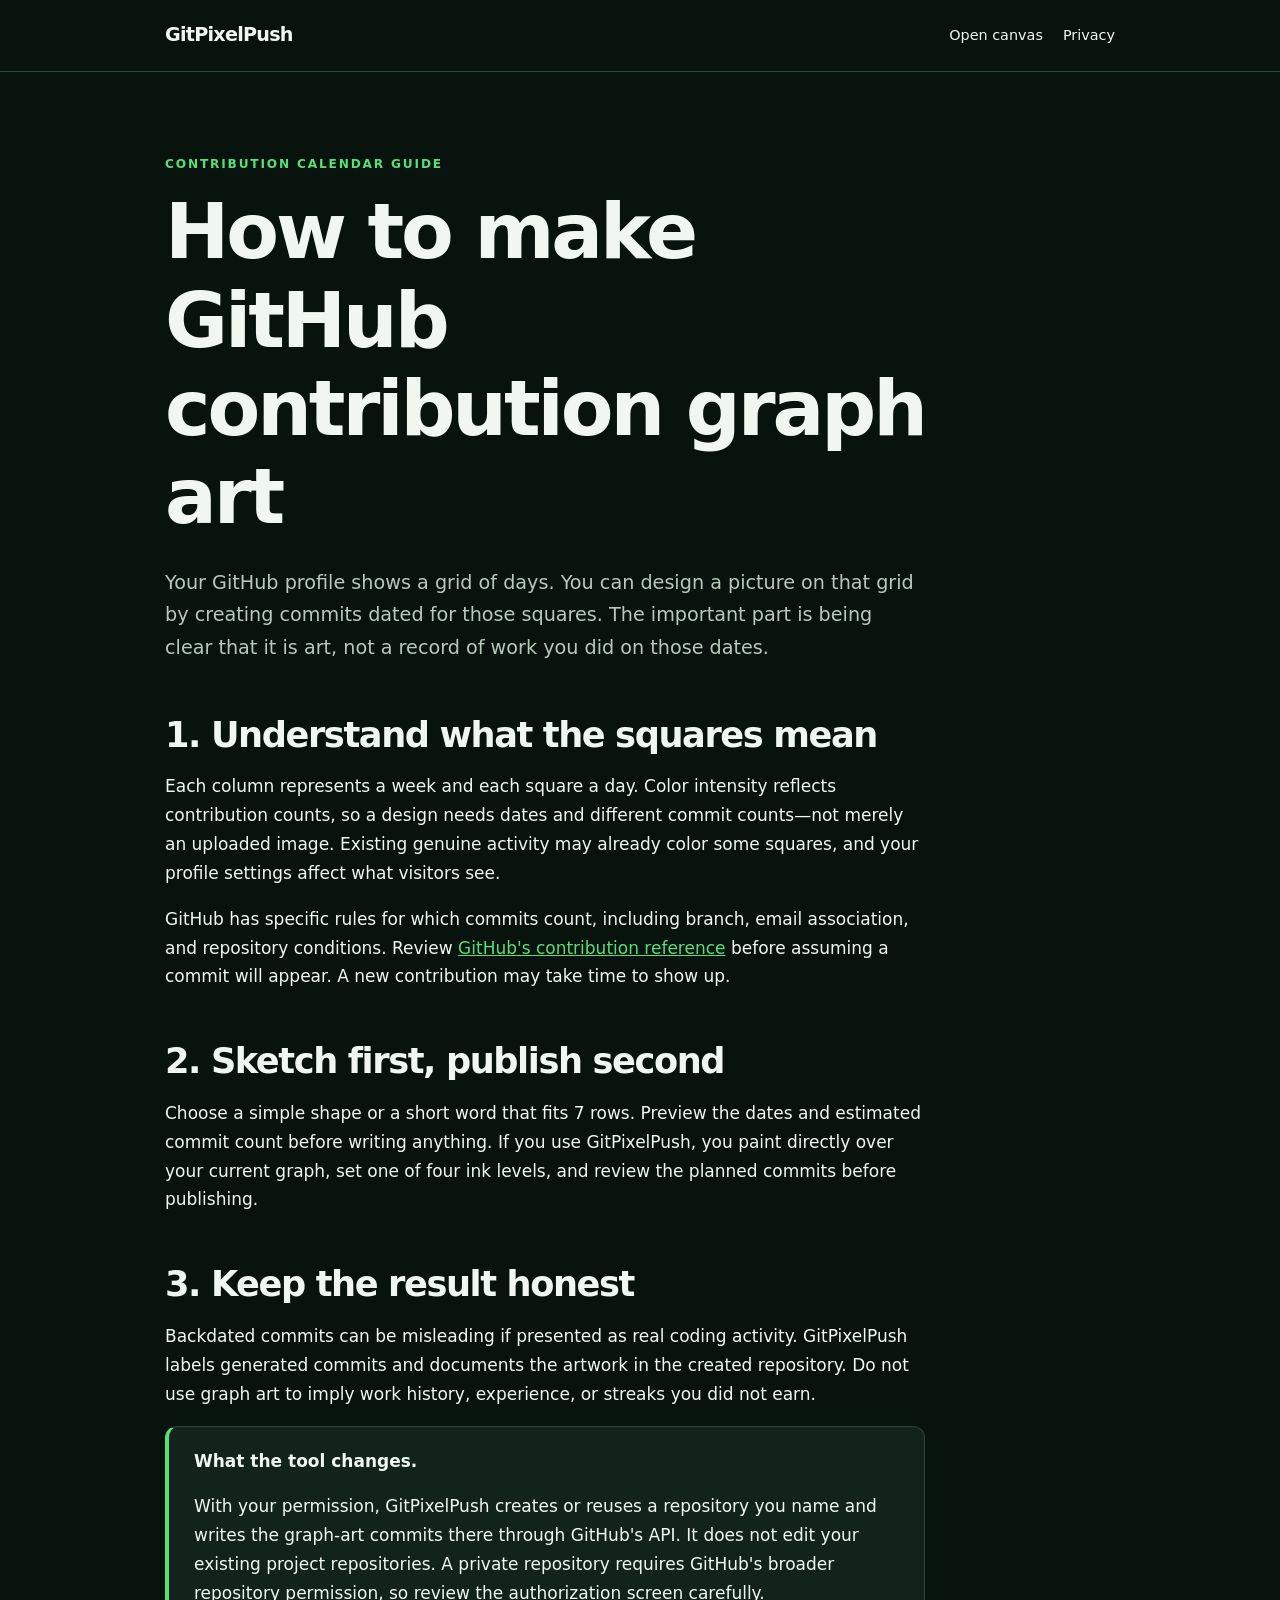
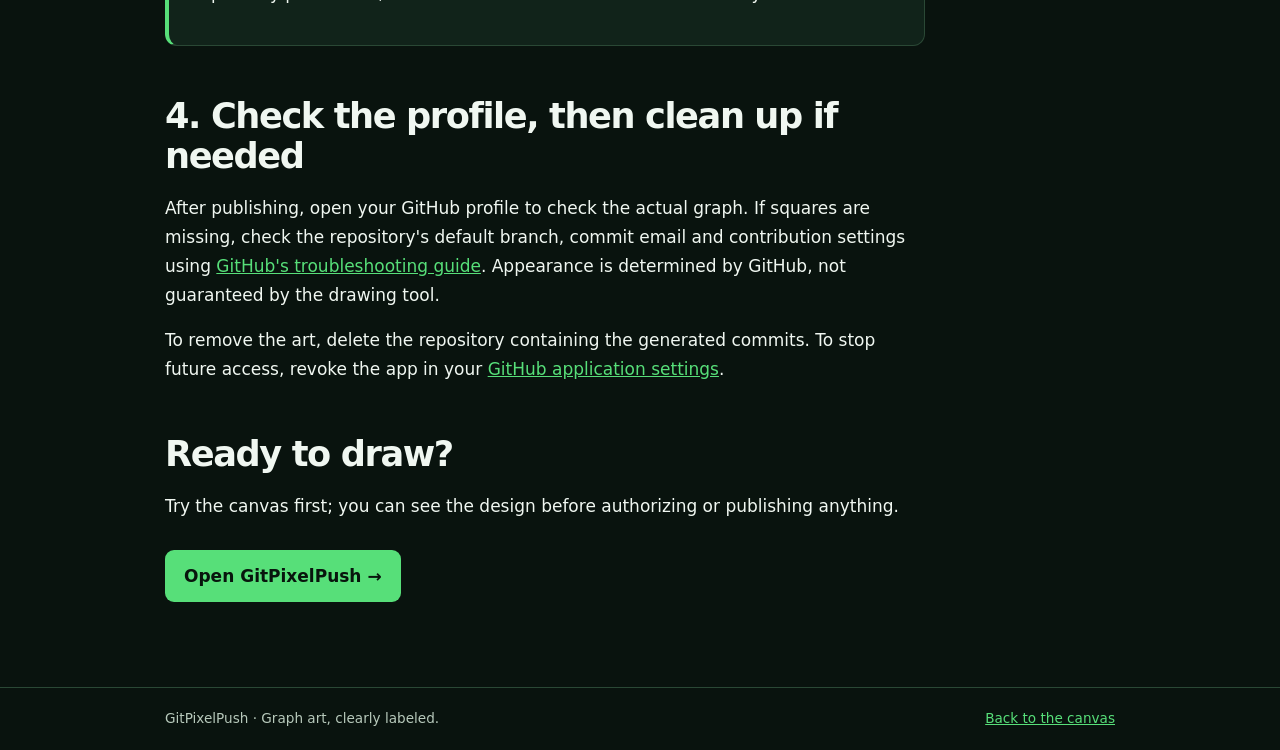
==== site/github-contribution-graph-art.html @ f8dcdd42 "Add contribution graph art guide" ====
<!doctype html>
<html lang="en">
<head>
  <meta charset="utf-8">
  <meta name="viewport" content="width=device-width, initial-scale=1">
  <title>How to Make GitHub Contribution Graph Art | GitPixelPush</title>
  <meta name="description" content="A transparent guide to GitHub contribution graph art: plan pixels by date, publish clearly labeled commits, understand contribution rules, and undo your changes.">
  <meta name="robots" content="index, follow, max-image-preview:large">
  <link rel="canonical" href="https://gitpixelpush.com/github-contribution-graph-art">
  <meta property="og:type" content="article">
  <meta property="og:title" content="How to make GitHub contribution graph art">
  <meta property="og:description" content="Design a calendar image, understand what counts, and publish it with clearly labeled commits.">
  <meta property="og:url" content="https://gitpixelpush.com/github-contribution-graph-art">
  <meta name="twitter:card" content="summary">
  <style>
    :root{color-scheme:dark;--bg:#09130e;--panel:#11231a;--text:#f0f7f1;--muted:#b7c9bb;--accent:#57df79;--line:#2a4835}*{box-sizing:border-box}body{margin:0;background:var(--bg);color:var(--text);font:17px/1.7 system-ui,-apple-system,BlinkMacSystemFont,"Segoe UI",sans-serif}a{color:var(--accent)}a:focus-visible{outline:3px solid var(--accent);outline-offset:4px}header,footer{border-bottom:1px solid var(--line)}.bar,main{max-width:1000px;margin:auto;padding:19px 25px}.bar{display:flex;justify-content:space-between;gap:20px;align-items:center;flex-wrap:wrap}.brand{font-size:1.2rem;font-weight:800;letter-spacing:-.04em;color:var(--text);text-decoration:none}nav{display:flex;gap:20px;flex-wrap:wrap}nav a{font-size:.9rem;color:var(--text);text-decoration:none}main{padding-top:70px;padding-bottom:85px}.article{max-width:760px}.eyebrow{font-size:.76rem;font-weight:800;letter-spacing:.15em;text-transform:uppercase;color:var(--accent)}h1,h2{line-height:1.15;letter-spacing:-.04em}h1{font-size:clamp(2.7rem,6vw,5rem);margin:14px 0 25px}h2{font-size:clamp(1.55rem,3vw,2.2rem);margin:50px 0 15px}.lede{font-size:1.2rem;color:var(--muted)}p,li{max-width:72ch}li{margin:8px 0}.callout{padding:20px 25px;background:var(--panel);border:1px solid var(--line);border-left:4px solid var(--accent);border-radius:12px}.cta{display:inline-block;margin-top:12px;padding:12px 19px;background:var(--accent);color:#08150d;border-radius:9px;font-weight:800;text-decoration:none}.cta:hover{background:#a7ffc0}footer{border-top:1px solid var(--line);border-bottom:0;color:var(--muted);font-size:.85rem}@media(max-width:680px){main{padding-top:42px}}
  </style>
</head>
<body>
  <header><div class="bar"><a class="brand" href="/">GitPixelPush</a><nav aria-label="Guide navigation"><a href="/">Open canvas</a><a href="/privacy">Privacy</a></nav></div></header>
  <main><article class="article">
    <p class="eyebrow">Contribution calendar guide</p>
    <h1>How to make GitHub contribution graph art</h1>
    <p class="lede">Your GitHub profile shows a grid of days. You can design a picture on that grid by creating commits dated for those squares. The important part is being clear that it is art, not a record of work you did on those dates.</p>

    <h2>1. Understand what the squares mean</h2>
    <p>Each column represents a week and each square a day. Color intensity reflects contribution counts, so a design needs dates and different commit counts—not merely an uploaded image. Existing genuine activity may already color some squares, and your profile settings affect what visitors see.</p>
    <p>GitHub has specific rules for which commits count, including branch, email association, and repository conditions. Review <a href="https://docs.github.com/en/account-and-profile/reference/profile-contributions-reference" rel="noopener noreferrer">GitHub's contribution reference</a> before assuming a commit will appear. A new contribution may take time to show up.</p>

    <h2>2. Sketch first, publish second</h2>
    <p>Choose a simple shape or a short word that fits 7 rows. Preview the dates and estimated commit count before writing anything. If you use GitPixelPush, you paint directly over your current graph, set one of four ink levels, and review the planned commits before publishing.</p>

    <h2>3. Keep the result honest</h2>
    <p>Backdated commits can be misleading if presented as real coding activity. GitPixelPush labels generated commits and documents the artwork in the created repository. Do not use graph art to imply work history, experience, or streaks you did not earn.</p>
    <div class="callout"><strong>What the tool changes.</strong><p>With your permission, GitPixelPush creates or reuses a repository you name and writes the graph-art commits there through GitHub's API. It does not edit your existing project repositories. A private repository requires GitHub's broader repository permission, so review the authorization screen carefully.</p></div>

    <h2>4. Check the profile, then clean up if needed</h2>
    <p>After publishing, open your GitHub profile to check the actual graph. If squares are missing, check the repository's default branch, commit email and contribution settings using <a href="https://docs.github.com/en/account-and-profile/how-tos/contribution-settings/troubleshooting-missing-contributions" rel="noopener noreferrer">GitHub's troubleshooting guide</a>. Appearance is determined by GitHub, not guaranteed by the drawing tool.</p>
    <p>To remove the art, delete the repository containing the generated commits. To stop future access, revoke the app in your <a href="https://github.com/settings/applications" rel="noopener noreferrer">GitHub application settings</a>.</p>

    <h2>Ready to draw?</h2>
    <p>Try the canvas first; you can see the design before authorizing or publishing anything.</p>
    <a class="cta" href="/">Open GitPixelPush →</a>
  </article></main>
  <footer><div class="bar"><span>GitPixelPush · Graph art, clearly labeled.</span><a href="/">Back to the canvas</a></div></footer>
</body>
</html>
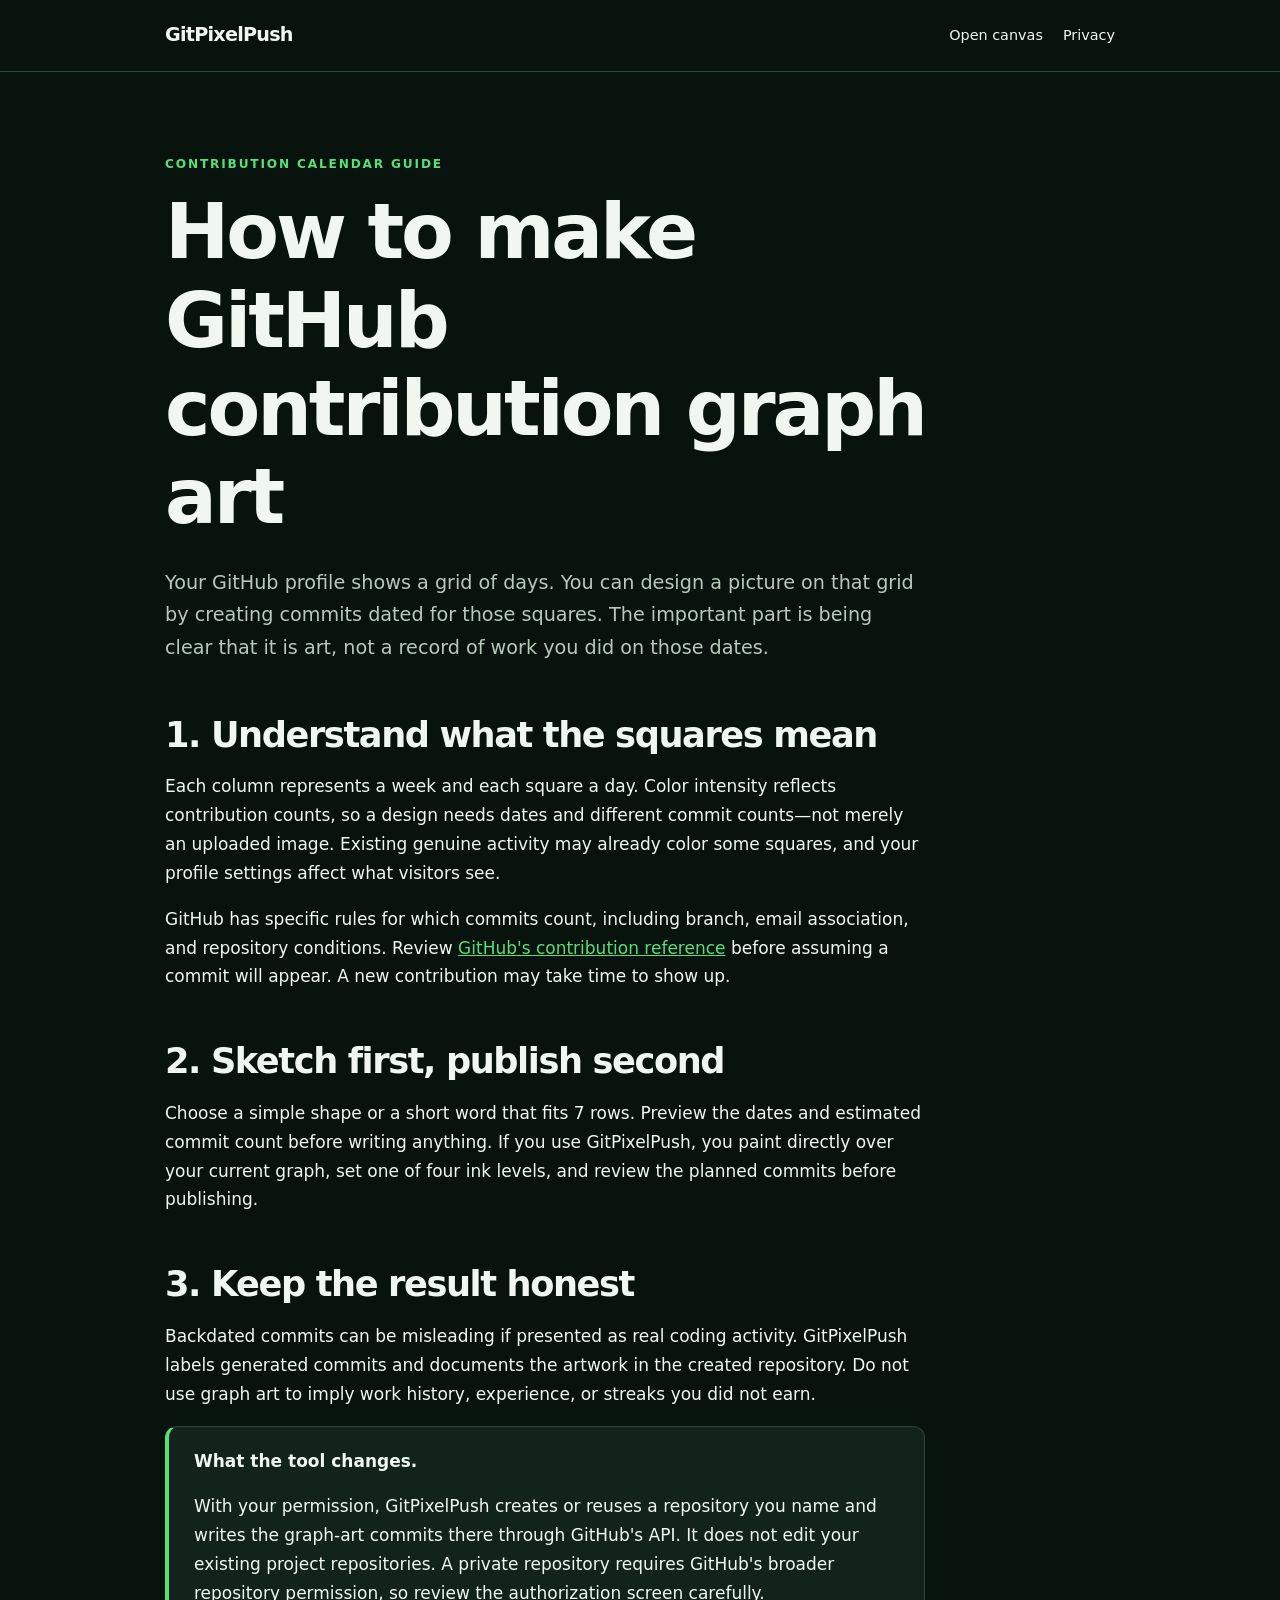
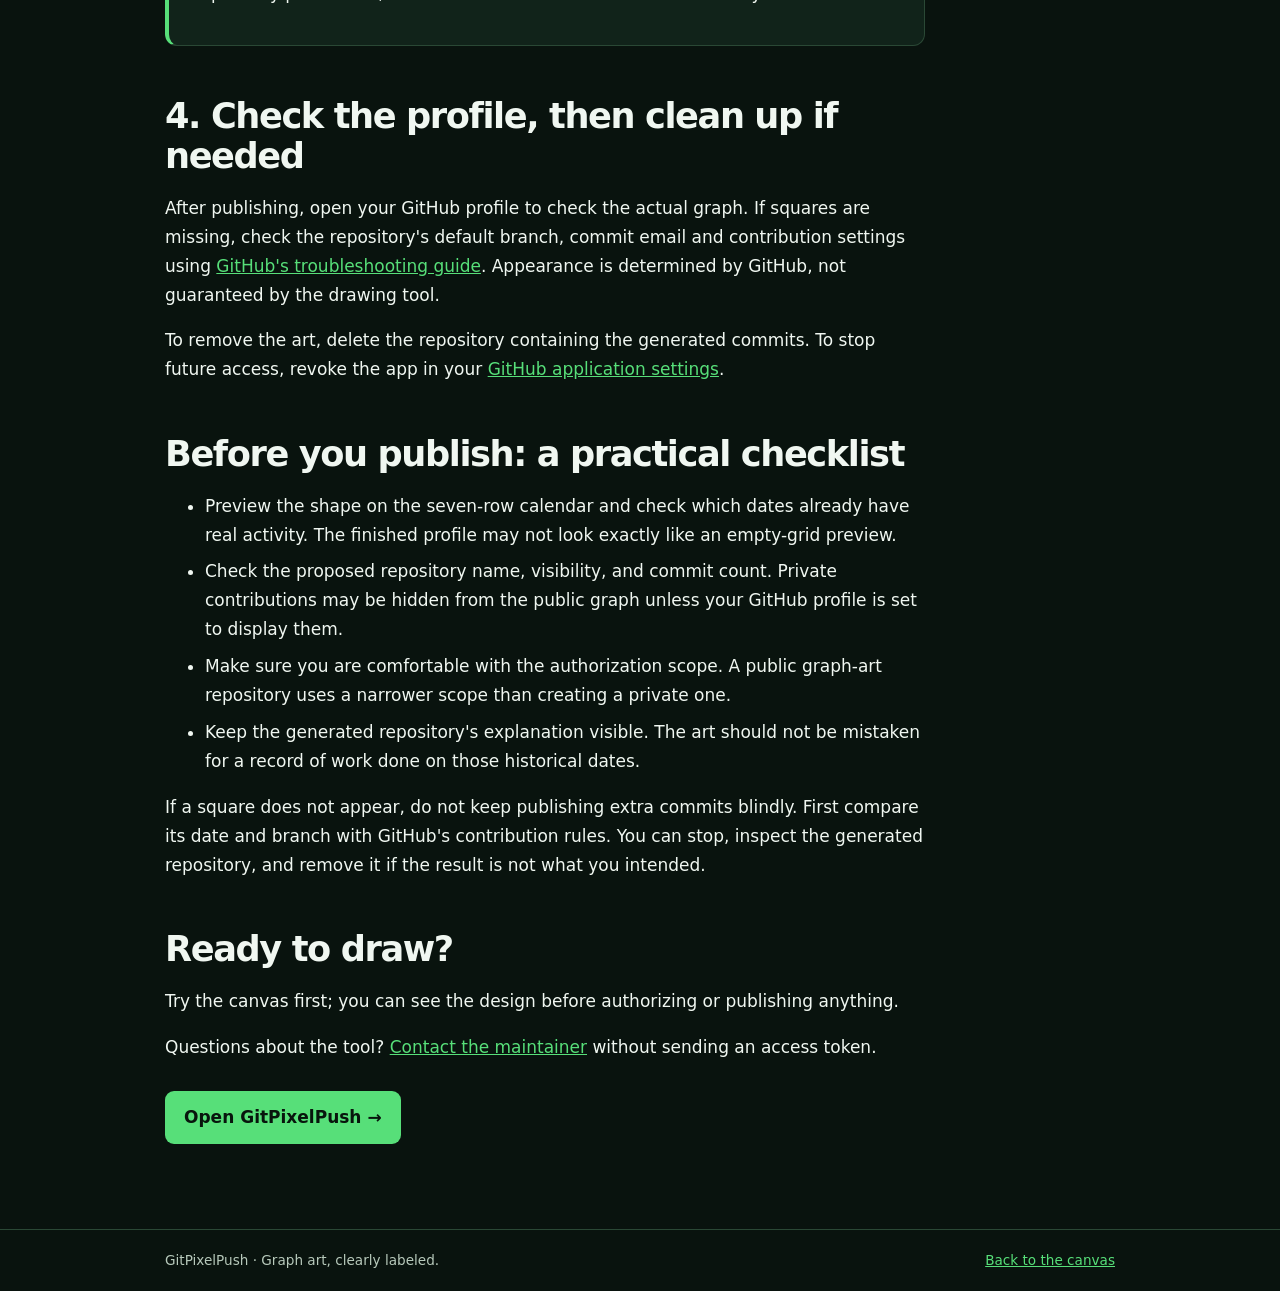
==== commit 27516f06: "Improve review-ready content and support links" ====
--- a/site/github-contribution-graph-art.html
+++ b/site/github-contribution-graph-art.html
@@ -3,6 +3,7 @@
 <head>
   <meta charset="utf-8">
   <meta name="viewport" content="width=device-width, initial-scale=1">
+  <meta name="google-adsense-account" content="ca-pub-7703186305951643">
   <title>How to Make GitHub Contribution Graph Art | GitPixelPush</title>
   <meta name="description" content="A transparent guide to GitHub contribution graph art: plan pixels by date, publish clearly labeled commits, understand contribution rules, and undo your changes.">
   <meta name="robots" content="index, follow, max-image-preview:large">
@@ -38,8 +39,18 @@
     <p>After publishing, open your GitHub profile to check the actual graph. If squares are missing, check the repository's default branch, commit email and contribution settings using <a href="https://docs.github.com/en/account-and-profile/how-tos/contribution-settings/troubleshooting-missing-contributions" rel="noopener noreferrer">GitHub's troubleshooting guide</a>. Appearance is determined by GitHub, not guaranteed by the drawing tool.</p>
     <p>To remove the art, delete the repository containing the generated commits. To stop future access, revoke the app in your <a href="https://github.com/settings/applications" rel="noopener noreferrer">GitHub application settings</a>.</p>
 
+    <h2>Before you publish: a practical checklist</h2>
+    <ul>
+      <li>Preview the shape on the seven-row calendar and check which dates already have real activity. The finished profile may not look exactly like an empty-grid preview.</li>
+      <li>Check the proposed repository name, visibility, and commit count. Private contributions may be hidden from the public graph unless your GitHub profile is set to display them.</li>
+      <li>Make sure you are comfortable with the authorization scope. A public graph-art repository uses a narrower scope than creating a private one.</li>
+      <li>Keep the generated repository's explanation visible. The art should not be mistaken for a record of work done on those historical dates.</li>
+    </ul>
+    <p>If a square does not appear, do not keep publishing extra commits blindly. First compare its date and branch with GitHub's contribution rules. You can stop, inspect the generated repository, and remove it if the result is not what you intended.</p>
+
     <h2>Ready to draw?</h2>
     <p>Try the canvas first; you can see the design before authorizing or publishing anything.</p>
+    <p>Questions about the tool? <a href="mailto:mananshah2254@gmail.com?subject=GitPixelPush%20support">Contact the maintainer</a> without sending an access token.</p>
     <a class="cta" href="/">Open GitPixelPush →</a>
   </article></main>
   <footer><div class="bar"><span>GitPixelPush · Graph art, clearly labeled.</span><a href="/">Back to the canvas</a></div></footer>
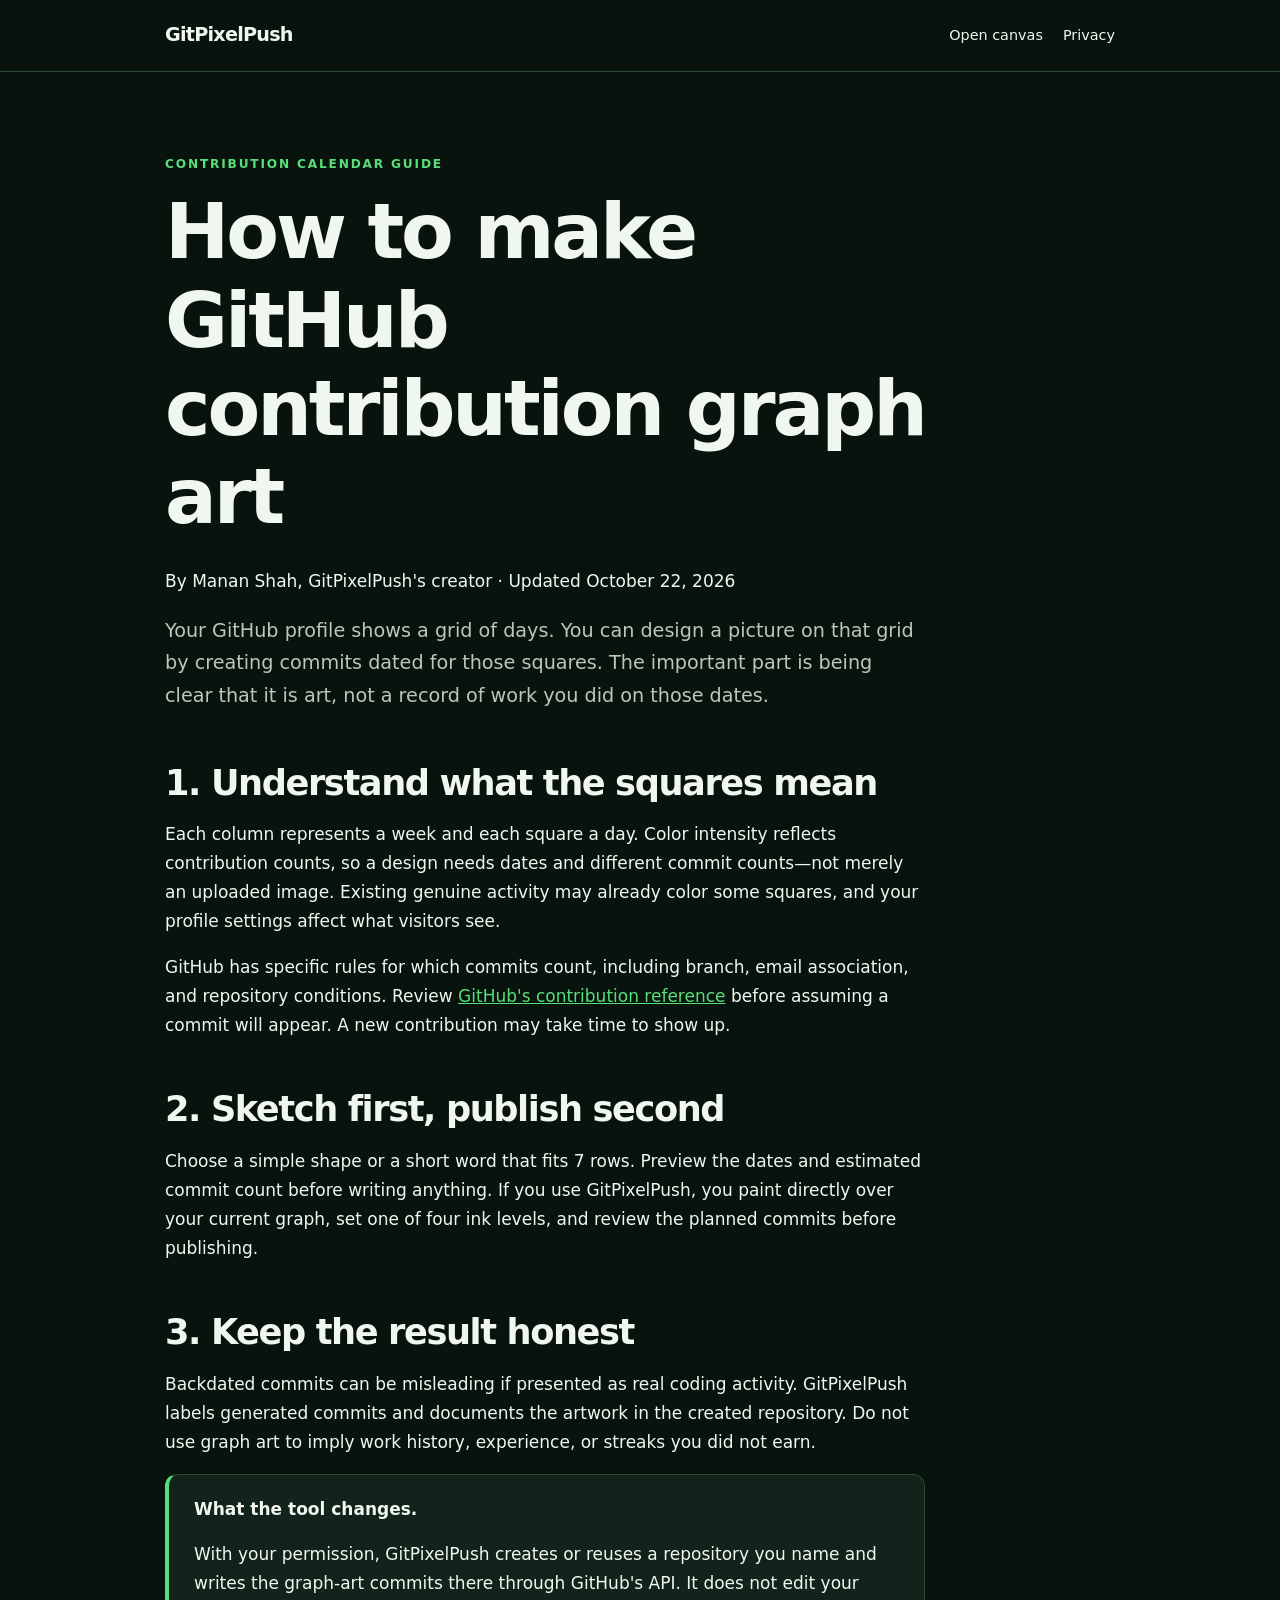
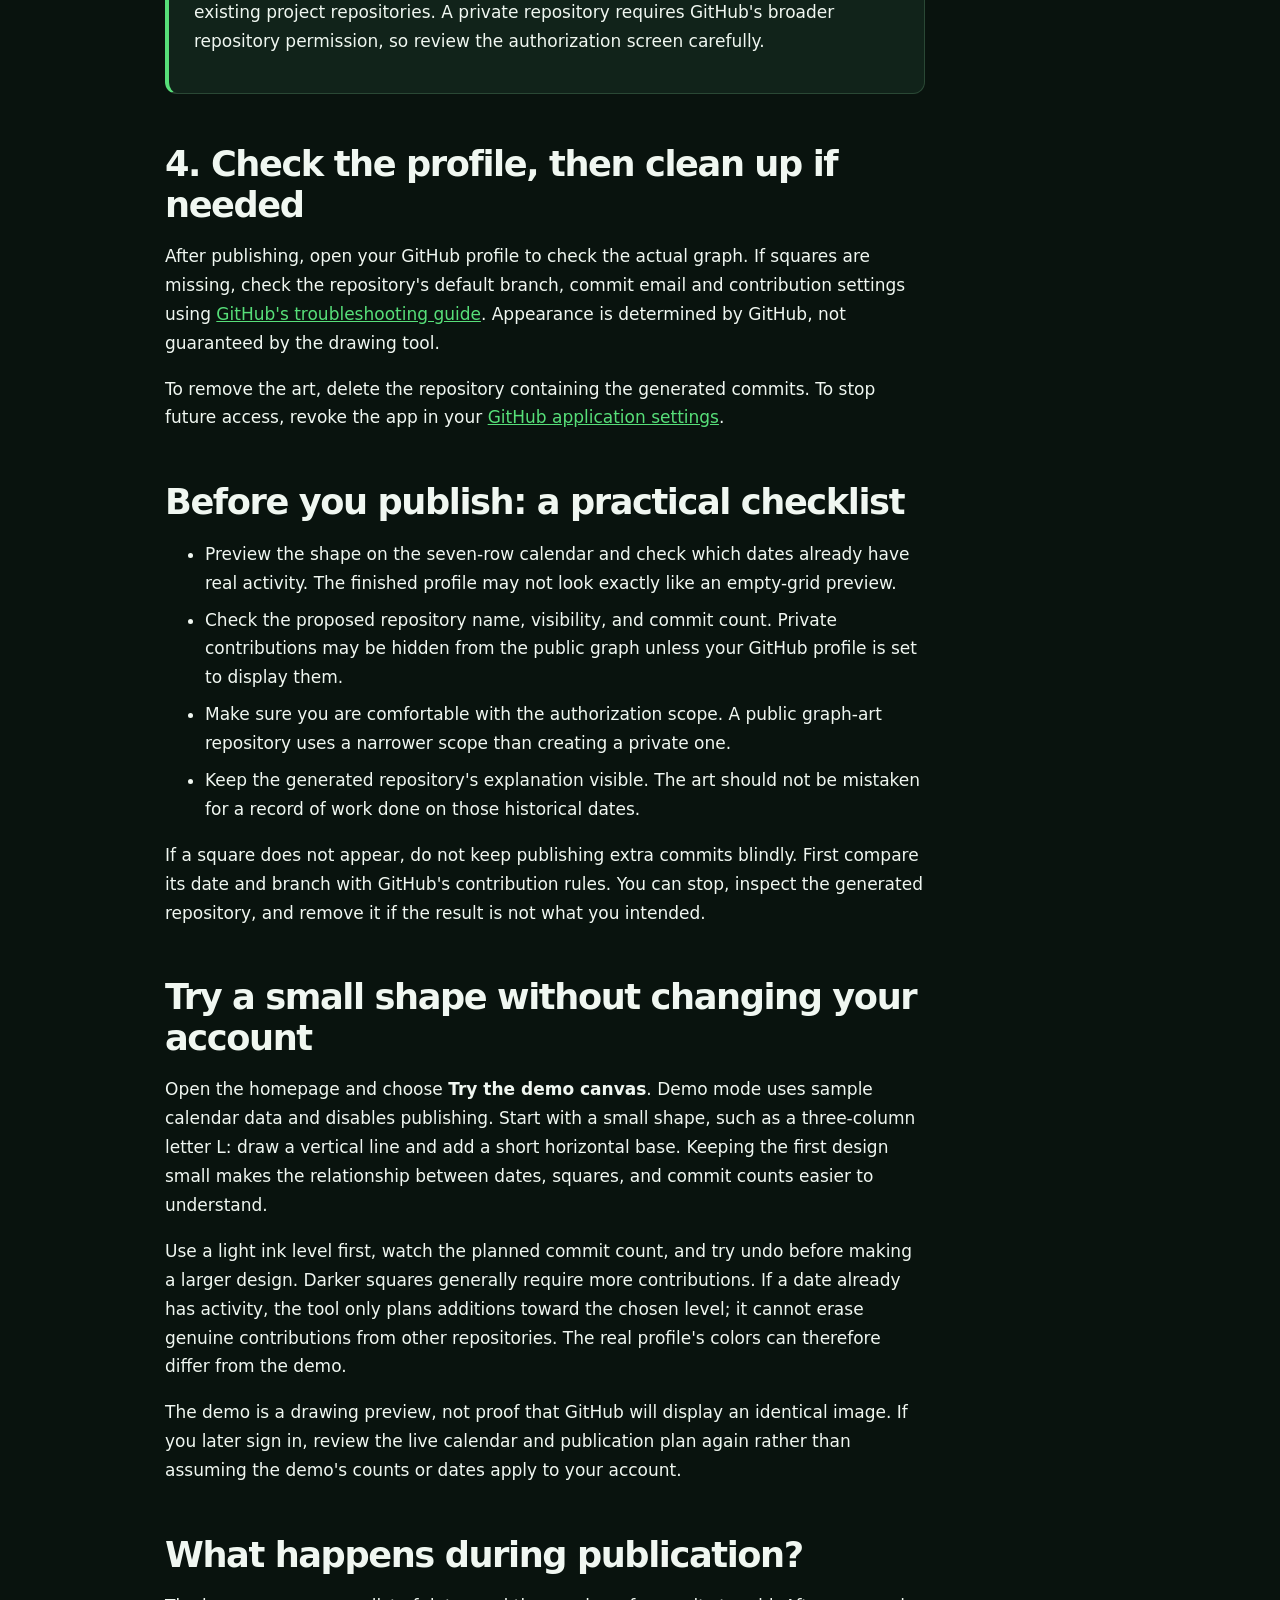
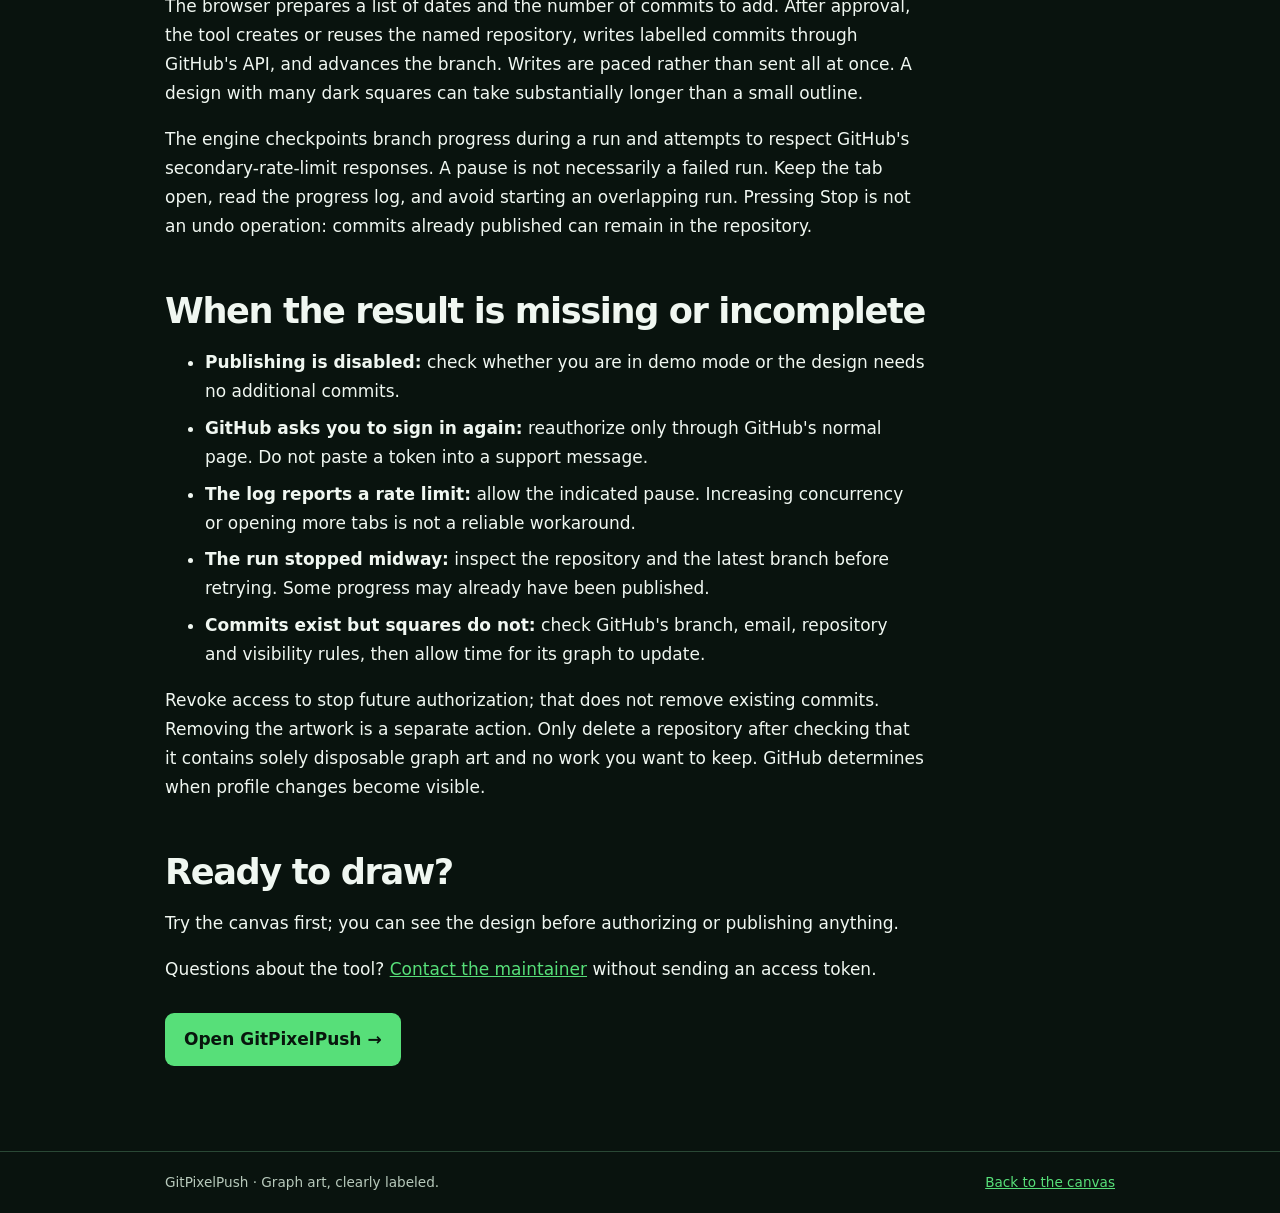
==== commit 61defbc4: "Explain demo workflow, partial runs, and safe cleanup" ====
--- a/site/github-contribution-graph-art.html
+++ b/site/github-contribution-graph-art.html
@@ -22,6 +22,7 @@
   <main><article class="article">
     <p class="eyebrow">Contribution calendar guide</p>
     <h1>How to make GitHub contribution graph art</h1>
+    <p>By Manan Shah, GitPixelPush's creator · Updated October 22, 2026</p>
     <p class="lede">Your GitHub profile shows a grid of days. You can design a picture on that grid by creating commits dated for those squares. The important part is being clear that it is art, not a record of work you did on those dates.</p>
 
     <h2>1. Understand what the squares mean</h2>
@@ -48,6 +49,25 @@
     </ul>
     <p>If a square does not appear, do not keep publishing extra commits blindly. First compare its date and branch with GitHub's contribution rules. You can stop, inspect the generated repository, and remove it if the result is not what you intended.</p>
 
+    <h2>Try a small shape without changing your account</h2>
+    <p>Open the homepage and choose <strong>Try the demo canvas</strong>. Demo mode uses sample calendar data and disables publishing. Start with a small shape, such as a three-column letter L: draw a vertical line and add a short horizontal base. Keeping the first design small makes the relationship between dates, squares, and commit counts easier to understand.</p>
+    <p>Use a light ink level first, watch the planned commit count, and try undo before making a larger design. Darker squares generally require more contributions. If a date already has activity, the tool only plans additions toward the chosen level; it cannot erase genuine contributions from other repositories. The real profile's colors can therefore differ from the demo.</p>
+    <p>The demo is a drawing preview, not proof that GitHub will display an identical image. If you later sign in, review the live calendar and publication plan again rather than assuming the demo's counts or dates apply to your account.</p>
+
+    <h2>What happens during publication?</h2>
+    <p>The browser prepares a list of dates and the number of commits to add. After approval, the tool creates or reuses the named repository, writes labelled commits through GitHub's API, and advances the branch. Writes are paced rather than sent all at once. A design with many dark squares can take substantially longer than a small outline.</p>
+    <p>The engine checkpoints branch progress during a run and attempts to respect GitHub's secondary-rate-limit responses. A pause is not necessarily a failed run. Keep the tab open, read the progress log, and avoid starting an overlapping run. Pressing Stop is not an undo operation: commits already published can remain in the repository.</p>
+
+    <h2>When the result is missing or incomplete</h2>
+    <ul>
+      <li><strong>Publishing is disabled:</strong> check whether you are in demo mode or the design needs no additional commits.</li>
+      <li><strong>GitHub asks you to sign in again:</strong> reauthorize only through GitHub's normal page. Do not paste a token into a support message.</li>
+      <li><strong>The log reports a rate limit:</strong> allow the indicated pause. Increasing concurrency or opening more tabs is not a reliable workaround.</li>
+      <li><strong>The run stopped midway:</strong> inspect the repository and the latest branch before retrying. Some progress may already have been published.</li>
+      <li><strong>Commits exist but squares do not:</strong> check GitHub's branch, email, repository and visibility rules, then allow time for its graph to update.</li>
+    </ul>
+    <p>Revoke access to stop future authorization; that does not remove existing commits. Removing the artwork is a separate action. Only delete a repository after checking that it contains solely disposable graph art and no work you want to keep. GitHub determines when profile changes become visible.</p>
+
     <h2>Ready to draw?</h2>
     <p>Try the canvas first; you can see the design before authorizing or publishing anything.</p>
     <p>Questions about the tool? <a href="mailto:mananshah2254@gmail.com?subject=GitPixelPush%20support">Contact the maintainer</a> without sending an access token.</p>
